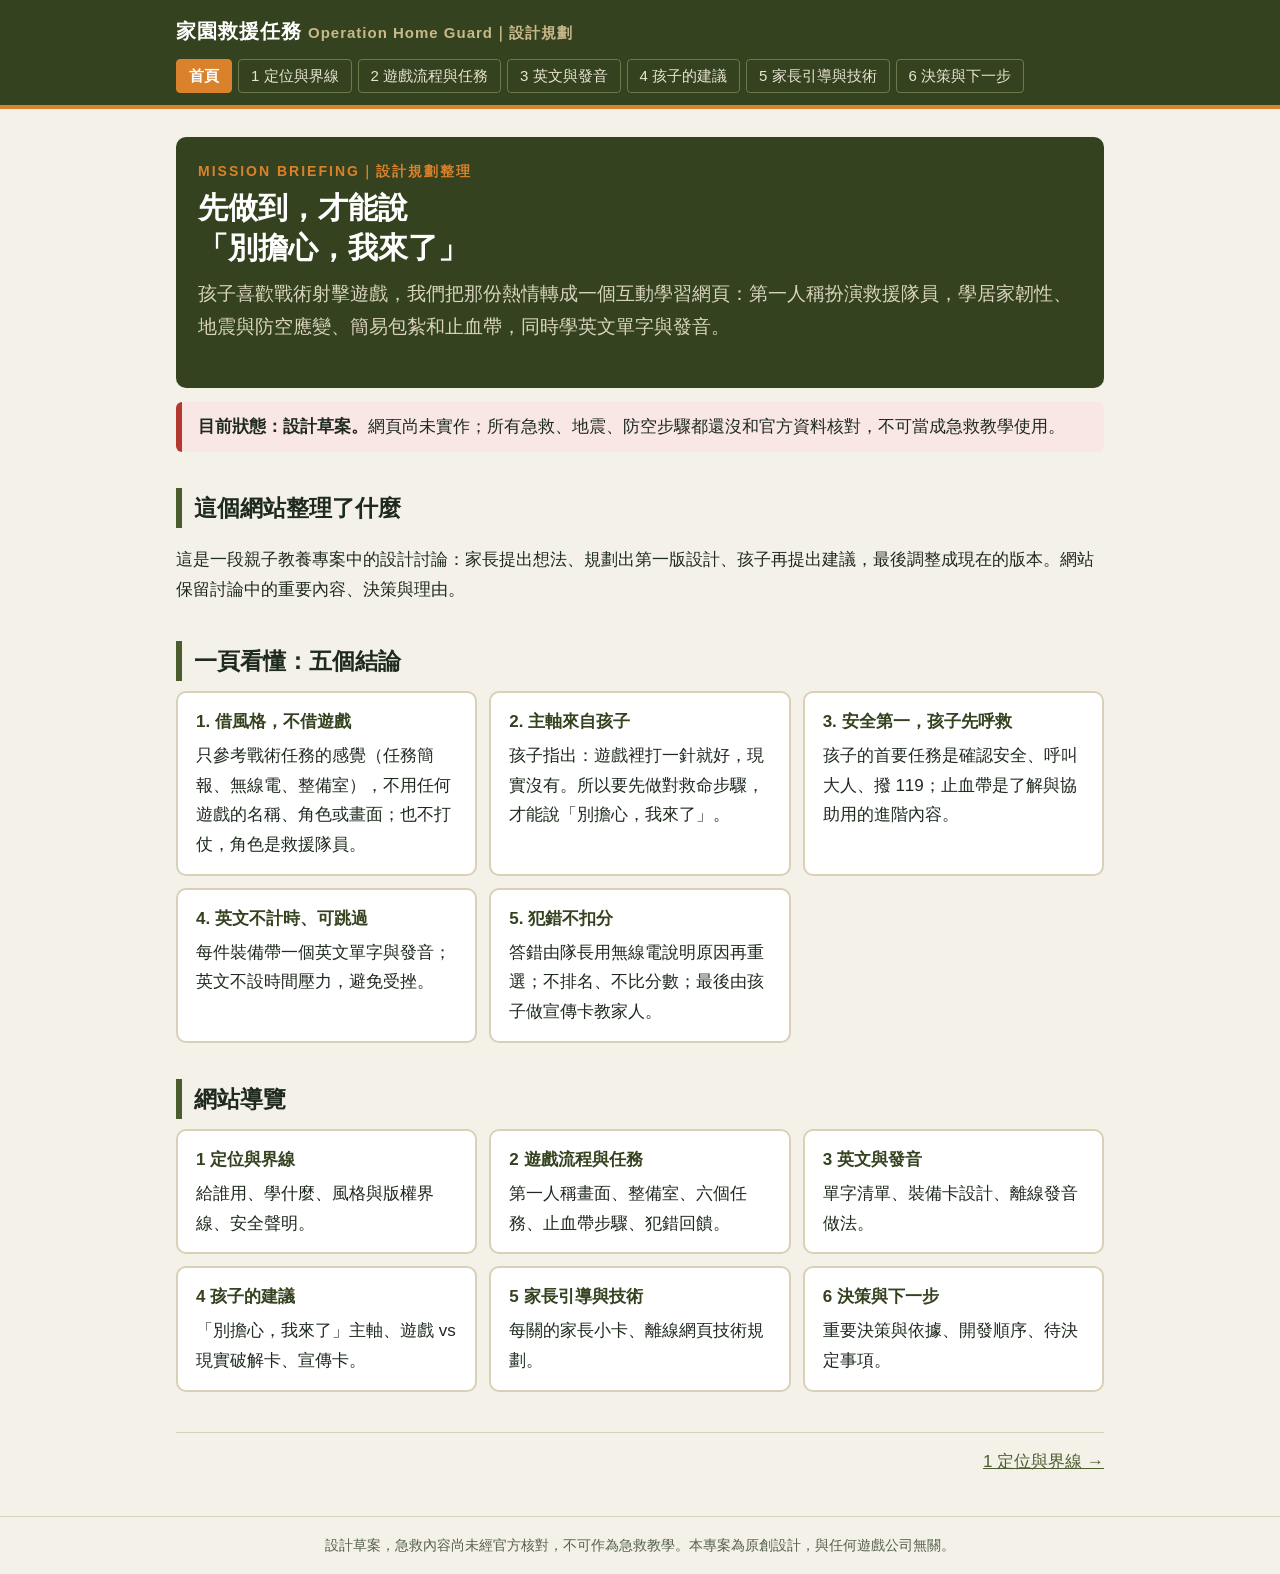
==== index.html @ 6b437246 "C-001 docs: 家園救援任務設計規劃網站 Co-Authored-By: Claude Opus 5.5 <noreply@anthropic.com>" ====
<!DOCTYPE html>
<html lang="zh-Hant">
<head>
  <meta charset="UTF-8">
  <meta name="viewport" content="width=device-width, initial-scale=1">
  <title>首頁｜家園救援任務 設計規劃</title>
  <meta name="description" content="家園救援任務：以戰術任務風格帶孩子學居家韌性、急救止血與英文單字的互動學習網頁設計規劃。">
  <link rel="stylesheet" href="style.css">
</head>
<body>
  <header class="site-header"><div class="inner">
    <a class="brand" href="index.html">家園救援任務<span>Operation Home Guard｜設計規劃</span></a>
    <nav aria-label="網站導覽"><ul class="nav">
      <li><a href="index.html" aria-current="page">首頁</a></li>
      <li><a href="positioning.html">1 定位與界線</a></li>
      <li><a href="gameplay.html">2 遊戲流程與任務</a></li>
      <li><a href="english.html">3 英文與發音</a></li>
      <li><a href="child-idea.html">4 孩子的建議</a></li>
      <li><a href="parents-tech.html">5 家長引導與技術</a></li>
      <li><a href="decisions.html">6 決策與下一步</a></li>
    </ul></nav>
  </div></header>
  <main>
<section class="hero">
  <p class="eyebrow">MISSION BRIEFING｜設計規劃整理</p>
  <h1>先做到，才能說<br>「別擔心，我來了」</h1>
  <p class="lead">孩子喜歡戰術射擊遊戲，我們把那份熱情轉成一個互動學習網頁：第一人稱扮演救援隊員，學居家韌性、地震與防空應變、簡易包紮和止血帶，同時學英文單字與發音。</p>
</section>

<div class="callout alert"><strong>目前狀態：設計草案。</strong>網頁尚未實作；所有急救、地震、防空步驟都還沒和官方資料核對，不可當成急救教學使用。</div>

<h2>這個網站整理了什麼</h2>
<p>這是一段親子教養專案中的設計討論：家長提出想法、規劃出第一版設計、孩子再提出建議，最後調整成現在的版本。網站保留討論中的重要內容、決策與理由。</p>

<h2>一頁看懂：五個結論</h2>
<div class="grid">
  <div class="card"><strong>1. 借風格，不借遊戲</strong>只參考戰術任務的感覺（任務簡報、無線電、整備室），不用任何遊戲的名稱、角色或畫面；也不打仗，角色是救援隊員。</div>
  <div class="card"><strong>2. 主軸來自孩子</strong>孩子指出：遊戲裡打一針就好，現實沒有。所以要先做對救命步驟，才能說「別擔心，我來了」。</div>
  <div class="card"><strong>3. 安全第一，孩子先呼救</strong>孩子的首要任務是確認安全、呼叫大人、撥 119；止血帶是了解與協助用的進階內容。</div>
  <div class="card"><strong>4. 英文不計時、可跳過</strong>每件裝備帶一個英文單字與發音；英文不設時間壓力，避免受挫。</div>
  <div class="card"><strong>5. 犯錯不扣分</strong>答錯由隊長用無線電說明原因再重選；不排名、不比分數；最後由孩子做宣傳卡教家人。</div>
</div>

<h2>網站導覽</h2>
<div class="grid">
  <a class="card" href="positioning.html"><strong>1 定位與界線</strong>給誰用、學什麼、風格與版權界線、安全聲明。</a>
  <a class="card" href="gameplay.html"><strong>2 遊戲流程與任務</strong>第一人稱畫面、整備室、六個任務、止血帶步驟、犯錯回饋。</a>
  <a class="card" href="english.html"><strong>3 英文與發音</strong>單字清單、裝備卡設計、離線發音做法。</a>
  <a class="card" href="child-idea.html"><strong>4 孩子的建議</strong>「別擔心，我來了」主軸、遊戲 vs 現實破解卡、宣傳卡。</a>
  <a class="card" href="parents-tech.html"><strong>5 家長引導與技術</strong>每關的家長小卡、離線網頁技術規劃。</a>
  <a class="card" href="decisions.html"><strong>6 決策與下一步</strong>重要決策與依據、開發順序、待決定事項。</a>
</div>
<nav class="pager" aria-label="上下頁">
  <span></span>
  <span><a href="positioning.html">1 定位與界線 →</a></span>
</nav>
  </main>
  <footer>設計草案，急救內容尚未經官方核對，不可作為急救教學。本專案為原創設計，與任何遊戲公司無關。</footer>
</body>
</html>
---- style.css ----
:root {
  --bg: #f4f1e8;
  --panel: #ffffff;
  --ink: #1f2a1f;
  --gray: #55604f;
  --olive: #4b5d2e;
  --olive-dark: #34421f;
  --khaki: #c9b98a;
  --khaki-soft: #efe8d2;
  --signal: #d9822b;
  --alert: #b3392f;
  --line: #d8d0b8;
}

* { box-sizing: border-box; }

body {
  margin: 0;
  background: var(--bg);
  color: var(--ink);
  font-family: "Microsoft JhengHei", "PingFang TC", "Noto Sans TC", sans-serif;
  font-size: 17px;
  line-height: 1.75;
}

a { color: var(--olive); }
a:focus-visible { outline: 3px solid var(--signal); outline-offset: 2px; border-radius: 4px; }

/* 頁首：深橄欖綠，像任務終端機 */
.site-header { background: var(--olive-dark); border-bottom: 4px solid var(--signal); }
.site-header .inner { max-width: 960px; margin: 0 auto; padding: 14px 16px 0; }
.brand { color: #fff; text-decoration: none; font-weight: bold; font-size: 20px; letter-spacing: 1px; }
.brand span { color: var(--khaki); font-size: 15px; margin-left: 6px; }
.nav { display: flex; flex-wrap: wrap; gap: 6px; margin: 10px 0 0; padding: 0 0 12px; list-style: none; }
.nav a { display: inline-block; color: #e9e4d2; text-decoration: none; font-size: 15px; padding: 3px 12px; border: 1px solid #6b7a4c; border-radius: 4px; }
.nav a:hover { background: var(--olive); }
.nav a[aria-current="page"] { background: var(--signal); border-color: var(--signal); color: #fff; font-weight: bold; }

main { max-width: 960px; margin: 0 auto; padding: 8px 16px 40px; }
h1 { font-size: 30px; line-height: 1.35; margin: 28px 0 8px; }
h2 { font-size: 23px; margin: 36px 0 10px; padding-left: 12px; border-left: 6px solid var(--olive); }
h3 { font-size: 19px; margin: 22px 0 6px; }
.eyebrow { color: var(--signal); font-weight: bold; letter-spacing: 2px; margin: 24px 0 0; font-size: 14px; }
.lead { font-size: 19px; color: var(--gray); margin-top: 0; }
.note { color: var(--gray); font-size: 15px; }

.hero { background: var(--olive-dark); color: #f3efe2; border-radius: 10px; padding: 22px 22px 26px; margin-top: 20px; }
.hero h1 { margin-top: 4px; color: #fff; }
.hero .lead { color: #d9d3bd; }
.hero .eyebrow { margin-top: 0; }

.card { border: 2px solid var(--line); border-radius: 10px; padding: 14px 18px; margin: 12px 0; background: var(--panel); }
.card strong:first-child { display: block; color: var(--olive-dark); margin-bottom: 4px; }
.grid { display: grid; grid-template-columns: repeat(auto-fill, minmax(260px, 1fr)); gap: 12px; }
.grid .card { margin: 0; }
.grid a.card { display: block; text-decoration: none; color: var(--ink); }
.grid a.card:hover { border-color: var(--signal); }

.callout { border-left: 6px solid var(--signal); background: var(--khaki-soft); border-radius: 6px; padding: 10px 16px; margin: 14px 0; }
.callout.alert { border-left-color: var(--alert); background: #f8e7e4; }

.tag { display: inline-block; font-size: 13px; padding: 0 8px; border-radius: 4px; background: var(--khaki-soft); border: 1px solid var(--khaki); color: var(--olive-dark); margin-right: 4px; }
.tag.draft { background: #f8e7e4; border-color: #e0a59e; color: var(--alert); }

.table-wrap { overflow-x: auto; }
table { width: 100%; border-collapse: collapse; background: var(--panel); margin: 10px 0; font-size: 16px; }
th, td { border: 1px solid var(--line); padding: 8px 10px; text-align: left; vertical-align: top; }
th { background: var(--khaki-soft); }

ol.steps { counter-reset: s; list-style: none; padding: 0; }
ol.steps li { counter-increment: s; position: relative; padding: 8px 12px 8px 48px; margin: 8px 0; background: var(--panel); border: 1px solid var(--line); border-radius: 8px; }
ol.steps li::before { content: counter(s); position: absolute; left: 10px; top: 8px; width: 28px; height: 28px; border-radius: 50%; background: var(--olive); color: #fff; text-align: center; line-height: 28px; font-weight: bold; }

.flow { display: flex; flex-wrap: wrap; gap: 6px; align-items: center; margin: 12px 0; }
.flow span { background: var(--olive); color: #fff; padding: 4px 12px; border-radius: 4px; font-size: 15px; }
.flow i { color: var(--gray); font-style: normal; }

.quote { font-size: 20px; font-weight: bold; color: var(--olive-dark); }
.en { font-family: "Segoe UI", Arial, sans-serif; }

.pager { display: flex; justify-content: space-between; gap: 12px; margin-top: 40px; padding-top: 14px; border-top: 1px solid var(--line); }
footer { text-align: center; color: var(--gray); font-size: 14px; padding: 16px; border-top: 1px solid var(--line); }

@media (max-width: 600px) {
  h1 { font-size: 25px; }
  .hero { padding: 18px 16px; }
}
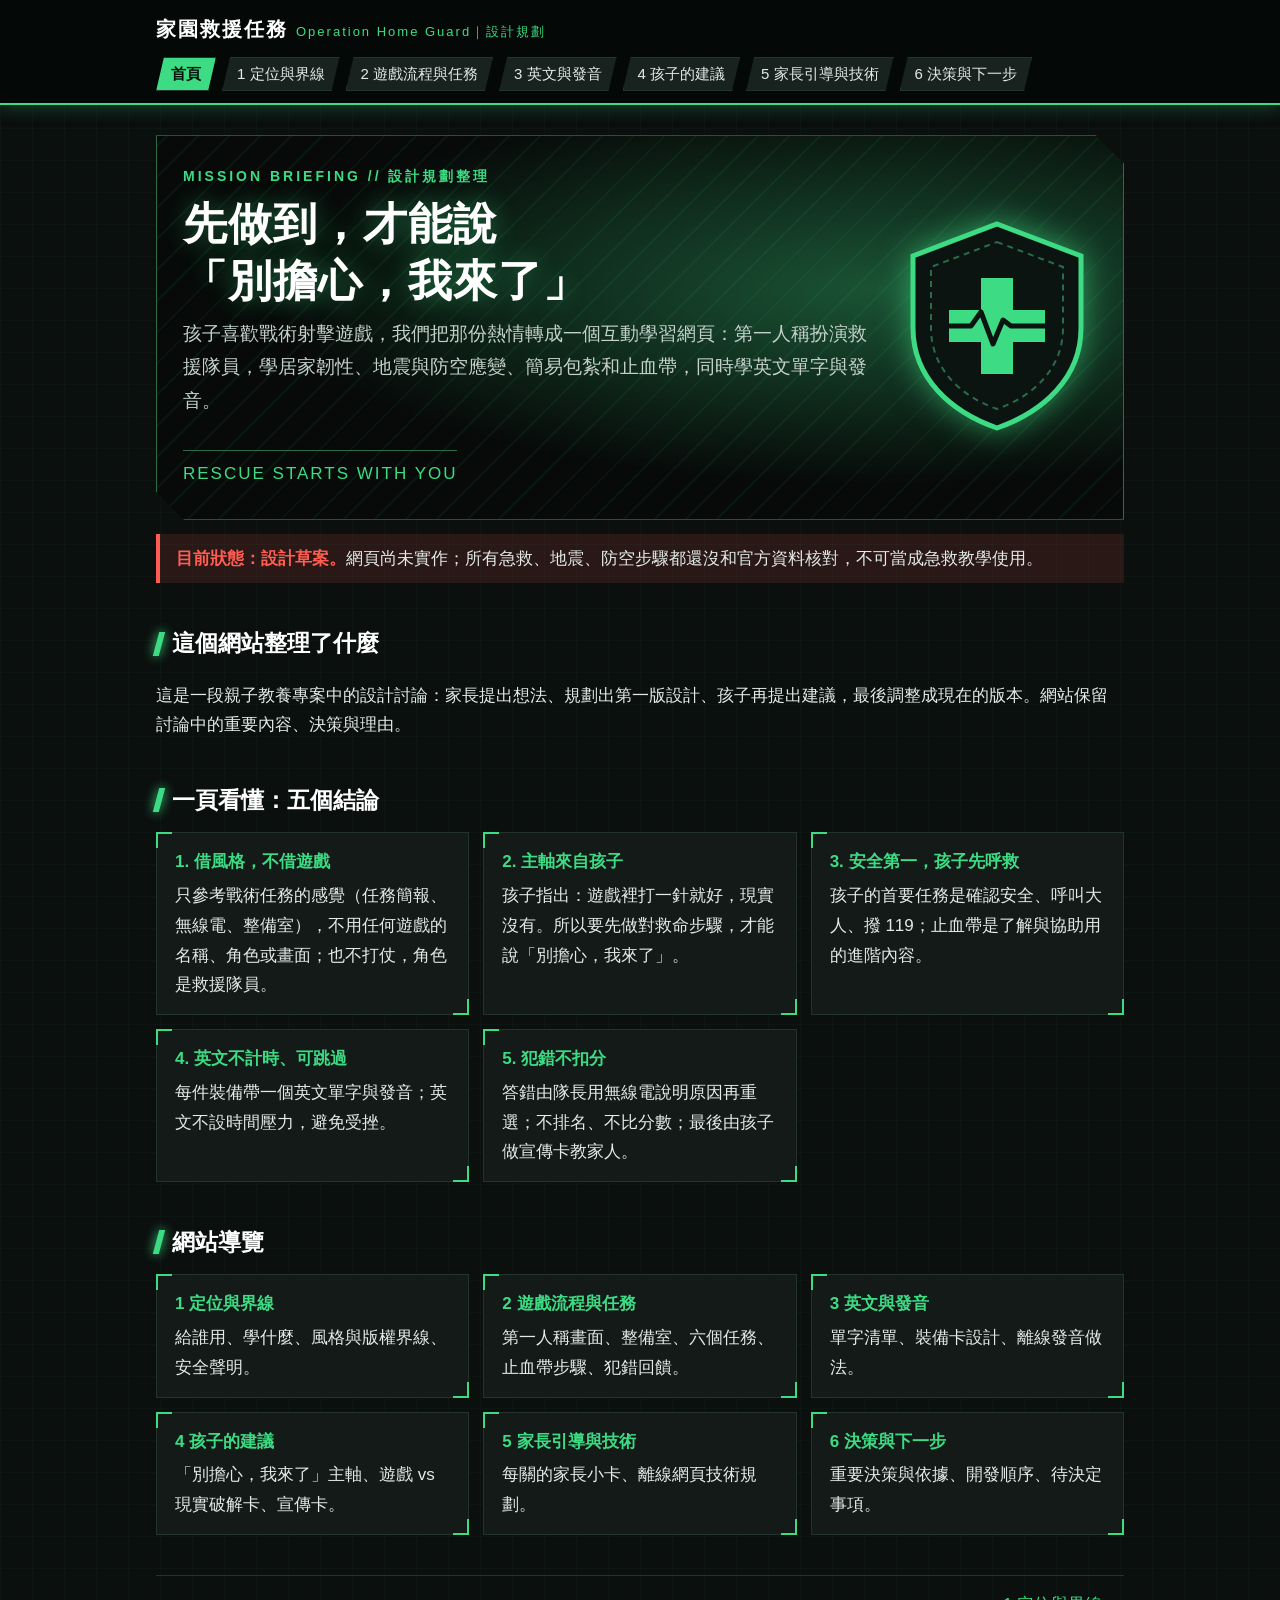
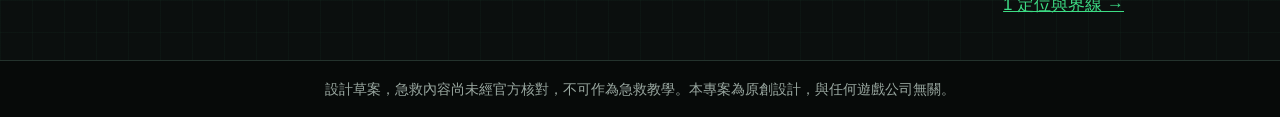
==== commit 882c4bb5: "C-003 feat: 網站改為深色霓虹綠戰術風格，加入原創救援隊徽章 Co-Authored-By: Claude Opus 5.5 <noreply@anthropic.com>" ====
--- a/index.html
+++ b/index.html
@@ -22,9 +22,18 @@
   </div></header>
   <main>
 <section class="hero">
-  <p class="eyebrow">MISSION BRIEFING｜設計規劃整理</p>
-  <h1>先做到，才能說<br>「別擔心，我來了」</h1>
-  <p class="lead">孩子喜歡戰術射擊遊戲，我們把那份熱情轉成一個互動學習網頁：第一人稱扮演救援隊員，學居家韌性、地震與防空應變、簡易包紮和止血帶，同時學英文單字與發音。</p>
+  <div>
+    <p class="eyebrow">MISSION BRIEFING // 設計規劃整理</p>
+    <h1>先做到，才能說<br>「別擔心，我來了」</h1>
+    <p class="lead">孩子喜歡戰術射擊遊戲，我們把那份熱情轉成一個互動學習網頁：第一人稱扮演救援隊員，學居家韌性、地震與防空應變、簡易包紮和止血帶，同時學英文單字與發音。</p>
+    <p class="tagline">RESCUE STARTS WITH YOU</p>
+  </div>
+  <svg class="emblem" viewBox="0 0 200 220" role="img" aria-label="救援隊徽章：盾牌與醫療十字">
+    <path d="M100 8 L184 40 V112 C184 162 146 196 100 212 C54 196 16 162 16 112 V40 Z" fill="#0b1411" stroke="#3ddc84" stroke-width="5"/>
+    <path d="M100 26 L166 51 V112 C166 152 137 180 100 193 C63 180 34 152 34 112 V51 Z" fill="none" stroke="#2a6b49" stroke-width="2" stroke-dasharray="6 5"/>
+    <path d="M84 62 H116 V94 H148 V126 H116 V158 H84 V126 H52 V94 H84 Z" fill="#3ddc84"/>
+    <polyline points="44,110 74,110 84,96 96,128 106,104 114,110 156,110" fill="none" stroke="#0b1411" stroke-width="5" stroke-linejoin="round"/>
+  </svg>
 </section>
 
 <div class="callout alert"><strong>目前狀態：設計草案。</strong>網頁尚未實作；所有急救、地震、防空步驟都還沒和官方資料核對，不可當成急救教學使用。</div>
--- a/style.css
+++ b/style.css
@@ -1,87 +1,126 @@
+/* 深色戰術風格：深灰底、霓虹綠重點色、斜線與準星框線（原創，不使用任何遊戲的 Logo 或圖形） */
 :root {
-  --bg: #f4f1e8;
-  --panel: #ffffff;
-  --ink: #1f2a1f;
-  --gray: #55604f;
-  --olive: #4b5d2e;
-  --olive-dark: #34421f;
-  --khaki: #c9b98a;
-  --khaki-soft: #efe8d2;
-  --signal: #d9822b;
-  --alert: #b3392f;
-  --line: #d8d0b8;
+  --bg: #0b0f0e;
+  --panel: #131a18;
+  --panel-2: #18221f;
+  --ink: #e4ebe7;
+  --gray: #9aa8a1;
+  --green: #3ddc84;
+  --green-soft: rgba(61, 220, 132, 0.12);
+  --green-dim: #2a6b49;
+  --line: #24332d;
+  --alert: #ff5d52;
+  --alert-soft: rgba(255, 93, 82, 0.12);
+  --mono: "Bahnschrift", "Segoe UI", Arial, sans-serif;
 }
 
 * { box-sizing: border-box; }
 
 body {
   margin: 0;
-  background: var(--bg);
+  background:
+    linear-gradient(rgba(61, 220, 132, 0.035) 1px, transparent 1px) 0 0 / 100% 32px,
+    linear-gradient(90deg, rgba(61, 220, 132, 0.035) 1px, transparent 1px) 0 0 / 32px 100%,
+    var(--bg);
   color: var(--ink);
   font-family: "Microsoft JhengHei", "PingFang TC", "Noto Sans TC", sans-serif;
   font-size: 17px;
   line-height: 1.75;
 }
 
-a { color: var(--olive); }
-a:focus-visible { outline: 3px solid var(--signal); outline-offset: 2px; border-radius: 4px; }
+a { color: var(--green); }
+a:focus-visible { outline: 2px solid var(--green); outline-offset: 3px; }
 
-/* 頁首：深橄欖綠，像任務終端機 */
-.site-header { background: var(--olive-dark); border-bottom: 4px solid var(--signal); }
-.site-header .inner { max-width: 960px; margin: 0 auto; padding: 14px 16px 0; }
-.brand { color: #fff; text-decoration: none; font-weight: bold; font-size: 20px; letter-spacing: 1px; }
-.brand span { color: var(--khaki); font-size: 15px; margin-left: 6px; }
+/* 頁首：黑色半透明，底線發光 */
+.site-header { background: rgba(5, 8, 7, 0.92); border-bottom: 2px solid var(--green); box-shadow: 0 0 18px rgba(61, 220, 132, 0.35); position: sticky; top: 0; z-index: 10; }
+.site-header .inner { max-width: 1000px; margin: 0 auto; padding: 12px 16px 0; }
+.brand { color: #fff; text-decoration: none; font-weight: 900; font-size: 20px; letter-spacing: 2px; }
+.brand span { color: var(--green); font-family: var(--mono); font-size: 13px; font-weight: normal; letter-spacing: 2px; margin-left: 8px; }
 .nav { display: flex; flex-wrap: wrap; gap: 6px; margin: 10px 0 0; padding: 0 0 12px; list-style: none; }
-.nav a { display: inline-block; color: #e9e4d2; text-decoration: none; font-size: 15px; padding: 3px 12px; border: 1px solid #6b7a4c; border-radius: 4px; }
-.nav a:hover { background: var(--olive); }
-.nav a[aria-current="page"] { background: var(--signal); border-color: var(--signal); color: #fff; font-weight: bold; }
+.nav a {
+  display: inline-block; color: var(--ink); text-decoration: none; font-size: 15px; padding: 3px 14px;
+  background: var(--panel-2); border: 1px solid var(--line);
+  clip-path: polygon(8px 0, 100% 0, calc(100% - 8px) 100%, 0 100%);
+}
+.nav a:hover { color: var(--green); border-color: var(--green-dim); }
+.nav a[aria-current="page"] { background: var(--green); color: #04130b; font-weight: bold; }
 
-main { max-width: 960px; margin: 0 auto; padding: 8px 16px 40px; }
-h1 { font-size: 30px; line-height: 1.35; margin: 28px 0 8px; }
-h2 { font-size: 23px; margin: 36px 0 10px; padding-left: 12px; border-left: 6px solid var(--olive); }
-h3 { font-size: 19px; margin: 22px 0 6px; }
-.eyebrow { color: var(--signal); font-weight: bold; letter-spacing: 2px; margin: 24px 0 0; font-size: 14px; }
+main { max-width: 1000px; margin: 0 auto; padding: 8px 16px 40px; }
+h1 { font-size: 34px; font-weight: 900; line-height: 1.3; margin: 30px 0 8px; color: #fff; letter-spacing: 1px; }
+h2 { font-size: 23px; margin: 40px 0 12px; color: #fff; display: flex; align-items: center; gap: 10px; }
+h2::before { content: ""; flex: none; width: 6px; height: 24px; background: var(--green); box-shadow: 0 0 10px var(--green); transform: skewX(-15deg); }
+h3 { font-size: 19px; margin: 22px 0 6px; color: var(--green); }
+.eyebrow { color: var(--green); font-family: var(--mono); font-weight: bold; letter-spacing: 3px; margin: 24px 0 0; font-size: 14px; }
 .lead { font-size: 19px; color: var(--gray); margin-top: 0; }
 .note { color: var(--gray); font-size: 15px; }
+strong { color: #fff; }
 
-.hero { background: var(--olive-dark); color: #f3efe2; border-radius: 10px; padding: 22px 22px 26px; margin-top: 20px; }
-.hero h1 { margin-top: 4px; color: #fff; }
-.hero .lead { color: #d9d3bd; }
+/* 首頁主視覺：綠色光暈＋斜線＋原創徽章 */
+.hero {
+  position: relative; overflow: hidden;
+  display: grid; grid-template-columns: 1fr 200px; gap: 20px; align-items: center;
+  background:
+    radial-gradient(ellipse at 75% 40%, rgba(61, 220, 132, 0.35), transparent 60%),
+    repeating-linear-gradient(-45deg, rgba(61, 220, 132, 0.06) 0 2px, transparent 2px 22px),
+    #070a09;
+  border: 1px solid var(--green-dim);
+  padding: 28px 26px 30px; margin-top: 22px;
+  clip-path: polygon(0 0, calc(100% - 28px) 0, 100% 28px, 100% 100%, 28px 100%, 0 calc(100% - 28px));
+}
+.hero h1 { margin-top: 6px; font-size: 44px; text-shadow: 0 0 24px rgba(61, 220, 132, 0.45); }
+.hero .lead { color: #c4d1ca; }
 .hero .eyebrow { margin-top: 0; }
+.hero .emblem { width: 100%; max-width: 200px; filter: drop-shadow(0 0 16px rgba(61, 220, 132, 0.6)); }
+.hero .tagline { font-family: var(--mono); color: var(--green); letter-spacing: 2px; border-top: 1px solid var(--green-dim); padding-top: 8px; margin: 14px 0 0; display: inline-block; }
 
-.card { border: 2px solid var(--line); border-radius: 10px; padding: 14px 18px; margin: 12px 0; background: var(--panel); }
-.card strong:first-child { display: block; color: var(--olive-dark); margin-bottom: 4px; }
-.grid { display: grid; grid-template-columns: repeat(auto-fill, minmax(260px, 1fr)); gap: 12px; }
+/* 卡片：四角準星框線 */
+.card {
+  position: relative; background: var(--panel); border: 1px solid var(--line);
+  padding: 14px 18px; margin: 12px 0;
+}
+.card::before, .card::after { content: ""; position: absolute; width: 14px; height: 14px; border-color: var(--green); border-style: solid; }
+.card::before { top: -1px; left: -1px; border-width: 2px 0 0 2px; }
+.card::after { bottom: -1px; right: -1px; border-width: 0 2px 2px 0; }
+.card > strong:first-child { display: block; color: var(--green); margin-bottom: 4px; }
+.grid { display: grid; grid-template-columns: repeat(auto-fill, minmax(270px, 1fr)); gap: 14px; }
 .grid .card { margin: 0; }
-.grid a.card { display: block; text-decoration: none; color: var(--ink); }
-.grid a.card:hover { border-color: var(--signal); }
+.grid a.card { display: block; text-decoration: none; color: var(--ink); transition: box-shadow 0.15s ease, border-color 0.15s ease; }
+.grid a.card:hover { border-color: var(--green); box-shadow: 0 0 16px rgba(61, 220, 132, 0.3); }
 
-.callout { border-left: 6px solid var(--signal); background: var(--khaki-soft); border-radius: 6px; padding: 10px 16px; margin: 14px 0; }
-.callout.alert { border-left-color: var(--alert); background: #f8e7e4; }
+.callout { border-left: 4px solid var(--green); background: var(--green-soft); padding: 10px 16px; margin: 14px 0; }
+.callout.alert { border-left-color: var(--alert); background: var(--alert-soft); }
+.callout.alert strong { color: var(--alert); }
 
-.tag { display: inline-block; font-size: 13px; padding: 0 8px; border-radius: 4px; background: var(--khaki-soft); border: 1px solid var(--khaki); color: var(--olive-dark); margin-right: 4px; }
-.tag.draft { background: #f8e7e4; border-color: #e0a59e; color: var(--alert); }
+.tag { display: inline-block; font-size: 13px; padding: 0 8px; background: var(--green-soft); border: 1px solid var(--green-dim); color: var(--green); margin-right: 4px; vertical-align: middle; }
+.tag.draft { background: var(--alert-soft); border-color: var(--alert); color: var(--alert); }
 
 .table-wrap { overflow-x: auto; }
 table { width: 100%; border-collapse: collapse; background: var(--panel); margin: 10px 0; font-size: 16px; }
 th, td { border: 1px solid var(--line); padding: 8px 10px; text-align: left; vertical-align: top; }
-th { background: var(--khaki-soft); }
+th { background: var(--panel-2); color: var(--green); font-weight: bold; }
 
 ol.steps { counter-reset: s; list-style: none; padding: 0; }
-ol.steps li { counter-increment: s; position: relative; padding: 8px 12px 8px 48px; margin: 8px 0; background: var(--panel); border: 1px solid var(--line); border-radius: 8px; }
-ol.steps li::before { content: counter(s); position: absolute; left: 10px; top: 8px; width: 28px; height: 28px; border-radius: 50%; background: var(--olive); color: #fff; text-align: center; line-height: 28px; font-weight: bold; }
+ol.steps li { counter-increment: s; position: relative; padding: 8px 12px 8px 54px; margin: 8px 0; background: var(--panel); border: 1px solid var(--line); }
+ol.steps li::before {
+  content: counter(s, decimal-leading-zero); position: absolute; left: 0; top: 0; bottom: 0; width: 42px;
+  display: flex; align-items: center; justify-content: center;
+  background: var(--green); color: #04130b; font-family: var(--mono); font-weight: bold;
+  clip-path: polygon(0 0, 100% 0, 80% 100%, 0 100%);
+}
 
 .flow { display: flex; flex-wrap: wrap; gap: 6px; align-items: center; margin: 12px 0; }
-.flow span { background: var(--olive); color: #fff; padding: 4px 12px; border-radius: 4px; font-size: 15px; }
-.flow i { color: var(--gray); font-style: normal; }
+.flow span { background: var(--panel-2); border: 1px solid var(--green-dim); color: var(--ink); padding: 4px 14px; font-size: 15px; clip-path: polygon(8px 0, 100% 0, calc(100% - 8px) 100%, 0 100%); }
+.flow i { color: var(--green); font-style: normal; }
 
-.quote { font-size: 20px; font-weight: bold; color: var(--olive-dark); }
-.en { font-family: "Segoe UI", Arial, sans-serif; }
+.quote { font-size: 22px; font-weight: 900; color: #fff; text-shadow: 0 0 16px rgba(61, 220, 132, 0.5); }
+.en { font-family: var(--mono); }
 
 .pager { display: flex; justify-content: space-between; gap: 12px; margin-top: 40px; padding-top: 14px; border-top: 1px solid var(--line); }
-footer { text-align: center; color: var(--gray); font-size: 14px; padding: 16px; border-top: 1px solid var(--line); }
+footer { text-align: center; color: var(--gray); font-size: 14px; padding: 16px; border-top: 1px solid var(--line); background: #070a09; }
 
-@media (max-width: 600px) {
-  h1 { font-size: 25px; }
-  .hero { padding: 18px 16px; }
+@media (max-width: 640px) {
+  h1 { font-size: 27px; }
+  .hero { grid-template-columns: 1fr; padding: 22px 18px; }
+  .hero h1 { font-size: 32px; }
+  .hero .emblem { max-width: 120px; order: -1; }
 }
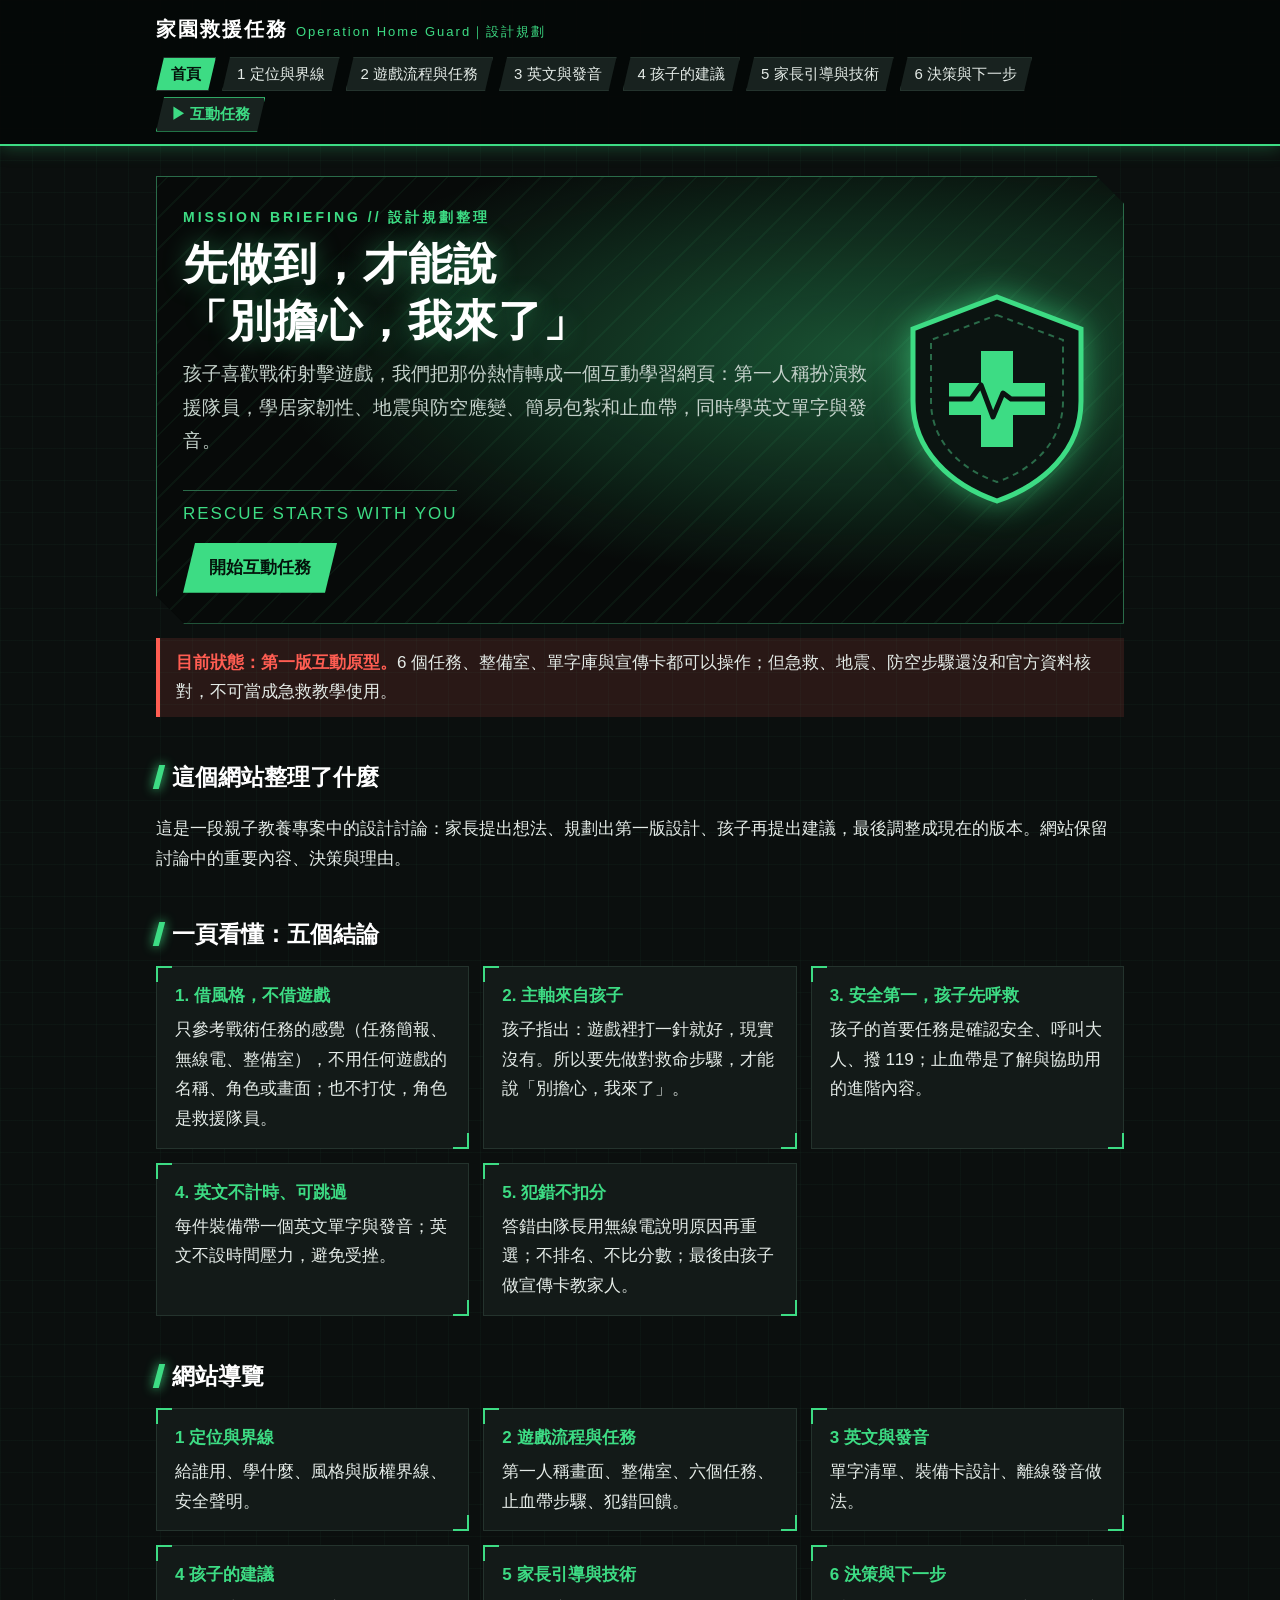
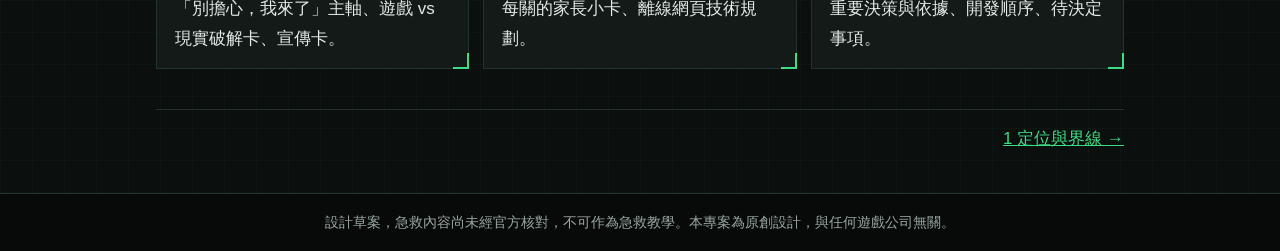
==== commit c597797f: "C-005 feat: 新增家園救援任務互動原型（整備室、6 個任務、單字庫、宣傳卡） Co-Authored-By: Claude Opus 5.5 <noreply@anthropic.com>" ====
--- a/index.html
+++ b/index.html
@@ -18,15 +18,17 @@
       <li><a href="child-idea.html">4 孩子的建議</a></li>
       <li><a href="parents-tech.html">5 家長引導與技術</a></li>
       <li><a href="decisions.html">6 決策與下一步</a></li>
+      <li><a href="game/index.html" class="nav-game">▶ 互動任務</a></li>
     </ul></nav>
   </div></header>
   <main>
 <section class="hero">
   <div>
     <p class="eyebrow">MISSION BRIEFING // 設計規劃整理</p>
-    <h1>先做到，才能說<br>「別擔心，我來了」</h1>
+    <h1><span class="nowrap">先做到，才能說</span><br><span class="nowrap">「別擔心，我來了」</span></h1>
     <p class="lead">孩子喜歡戰術射擊遊戲，我們把那份熱情轉成一個互動學習網頁：第一人稱扮演救援隊員，學居家韌性、地震與防空應變、簡易包紮和止血帶，同時學英文單字與發音。</p>
-    <p class="tagline">RESCUE STARTS WITH YOU</p>
+    <p class="tagline">RESCUE STARTS WITH YOU</p><br>
+    <a class="cta" href="game/index.html">開始互動任務</a>
   </div>
   <svg class="emblem" viewBox="0 0 200 220" role="img" aria-label="救援隊徽章：盾牌與醫療十字">
     <path d="M100 8 L184 40 V112 C184 162 146 196 100 212 C54 196 16 162 16 112 V40 Z" fill="#0b1411" stroke="#3ddc84" stroke-width="5"/>
@@ -36,7 +38,7 @@
   </svg>
 </section>
 
-<div class="callout alert"><strong>目前狀態：設計草案。</strong>網頁尚未實作；所有急救、地震、防空步驟都還沒和官方資料核對，不可當成急救教學使用。</div>
+<div class="callout alert"><strong>目前狀態：第一版互動原型。</strong>6 個任務、整備室、單字庫與宣傳卡都可以操作；但急救、地震、防空步驟還沒和官方資料核對，不可當成急救教學使用。</div>
 
 <h2>這個網站整理了什麼</h2>
 <p>這是一段親子教養專案中的設計討論：家長提出想法、規劃出第一版設計、孩子再提出建議，最後調整成現在的版本。網站保留討論中的重要內容、決策與理由。</p>
--- a/style.css
+++ b/style.css
@@ -71,6 +71,10 @@
 .hero .lead { color: #c4d1ca; }
 .hero .eyebrow { margin-top: 0; }
 .hero .emblem { width: 100%; max-width: 200px; filter: drop-shadow(0 0 16px rgba(61, 220, 132, 0.6)); }
+.nowrap { white-space: nowrap; }
+.cta { display: inline-block; margin-top: 14px; background: var(--green); color: #04130b; font-weight: bold; text-decoration: none; padding: 10px 26px; clip-path: polygon(12px 0, 100% 0, calc(100% - 12px) 100%, 0 100%); }
+.cta:hover { filter: brightness(1.12); }
+.nav a.nav-game { border-color: var(--green); color: var(--green); font-weight: bold; }
 .hero .tagline { font-family: var(--mono); color: var(--green); letter-spacing: 2px; border-top: 1px solid var(--green-dim); padding-top: 8px; margin: 14px 0 0; display: inline-block; }
 
 /* 卡片：四角準星框線 */
@@ -118,9 +122,14 @@
 .pager { display: flex; justify-content: space-between; gap: 12px; margin-top: 40px; padding-top: 14px; border-top: 1px solid var(--line); }
 footer { text-align: center; color: var(--gray); font-size: 14px; padding: 16px; border-top: 1px solid var(--line); background: #070a09; }
 
+@media (max-width: 900px) {
+  .hero h1 { font-size: 36px; }
+}
+
 @media (max-width: 640px) {
+  .site-header { position: static; }
   h1 { font-size: 27px; }
   .hero { grid-template-columns: 1fr; padding: 22px 18px; }
-  .hero h1 { font-size: 32px; }
+  .hero h1 { font-size: 26px; }
   .hero .emblem { max-width: 120px; order: -1; }
 }
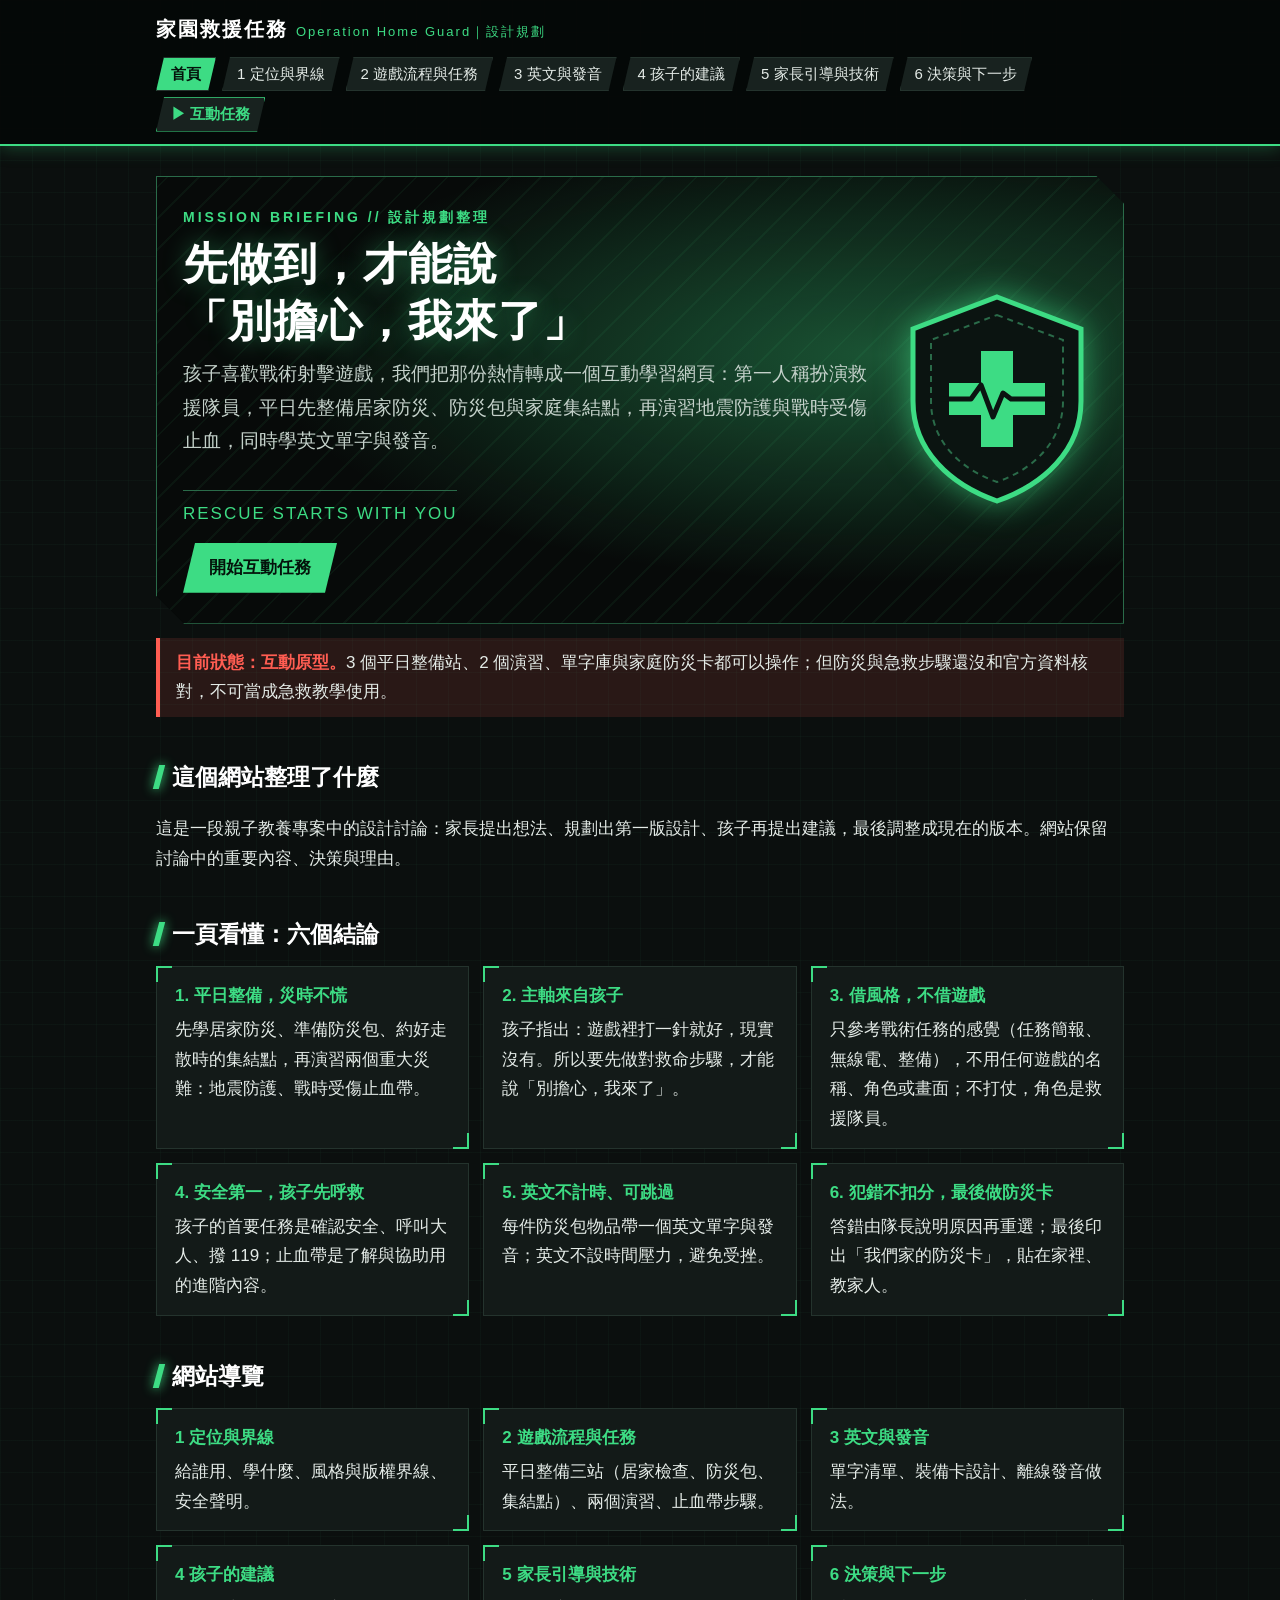
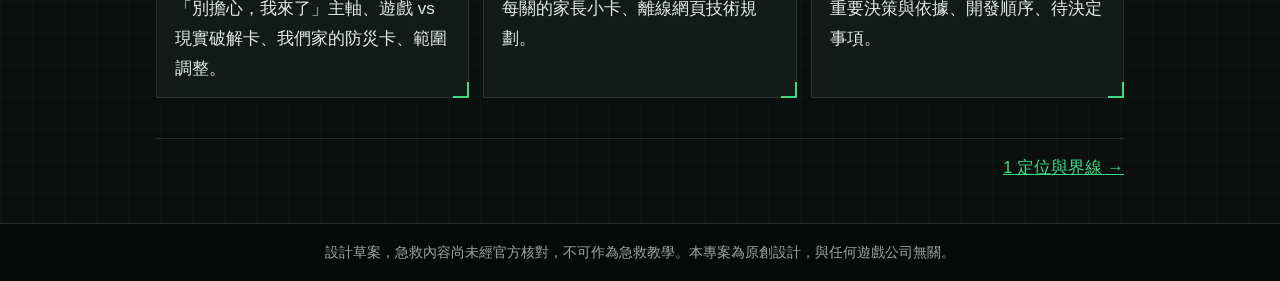
==== commit d084c429: "C-007 feat: 改為平日整備三站與兩個重大災難演習，新增家庭防災卡 Co-Authored-By: Claude Opus 5.5 <noreply@anthropic.com>" ====
--- a/index.html
+++ b/index.html
@@ -26,7 +26,7 @@
   <div>
     <p class="eyebrow">MISSION BRIEFING // 設計規劃整理</p>
     <h1><span class="nowrap">先做到，才能說</span><br><span class="nowrap">「別擔心，我來了」</span></h1>
-    <p class="lead">孩子喜歡戰術射擊遊戲，我們把那份熱情轉成一個互動學習網頁：第一人稱扮演救援隊員，學居家韌性、地震與防空應變、簡易包紮和止血帶，同時學英文單字與發音。</p>
+    <p class="lead">孩子喜歡戰術射擊遊戲，我們把那份熱情轉成一個互動學習網頁：第一人稱扮演救援隊員，平日先整備居家防災、防災包與家庭集結點，再演習地震防護與戰時受傷止血，同時學英文單字與發音。</p>
     <p class="tagline">RESCUE STARTS WITH YOU</p><br>
     <a class="cta" href="game/index.html">開始互動任務</a>
   </div>
@@ -38,26 +38,27 @@
   </svg>
 </section>
 
-<div class="callout alert"><strong>目前狀態：第一版互動原型。</strong>6 個任務、整備室、單字庫與宣傳卡都可以操作；但急救、地震、防空步驟還沒和官方資料核對，不可當成急救教學使用。</div>
+<div class="callout alert"><strong>目前狀態：互動原型。</strong>3 個平日整備站、2 個演習、單字庫與家庭防災卡都可以操作；但防災與急救步驟還沒和官方資料核對，不可當成急救教學使用。</div>
 
 <h2>這個網站整理了什麼</h2>
 <p>這是一段親子教養專案中的設計討論：家長提出想法、規劃出第一版設計、孩子再提出建議，最後調整成現在的版本。網站保留討論中的重要內容、決策與理由。</p>
 
-<h2>一頁看懂：五個結論</h2>
+<h2>一頁看懂：六個結論</h2>
 <div class="grid">
-  <div class="card"><strong>1. 借風格，不借遊戲</strong>只參考戰術任務的感覺（任務簡報、無線電、整備室），不用任何遊戲的名稱、角色或畫面；也不打仗，角色是救援隊員。</div>
+  <div class="card"><strong>1. 平日整備，災時不慌</strong>先學居家防災、準備防災包、約好走散時的集結點，再演習兩個重大災難：地震防護、戰時受傷止血帶。</div>
   <div class="card"><strong>2. 主軸來自孩子</strong>孩子指出：遊戲裡打一針就好，現實沒有。所以要先做對救命步驟，才能說「別擔心，我來了」。</div>
-  <div class="card"><strong>3. 安全第一，孩子先呼救</strong>孩子的首要任務是確認安全、呼叫大人、撥 119；止血帶是了解與協助用的進階內容。</div>
-  <div class="card"><strong>4. 英文不計時、可跳過</strong>每件裝備帶一個英文單字與發音；英文不設時間壓力，避免受挫。</div>
-  <div class="card"><strong>5. 犯錯不扣分</strong>答錯由隊長用無線電說明原因再重選；不排名、不比分數；最後由孩子做宣傳卡教家人。</div>
+  <div class="card"><strong>3. 借風格，不借遊戲</strong>只參考戰術任務的感覺（任務簡報、無線電、整備），不用任何遊戲的名稱、角色或畫面；不打仗，角色是救援隊員。</div>
+  <div class="card"><strong>4. 安全第一，孩子先呼救</strong>孩子的首要任務是確認安全、呼叫大人、撥 119；止血帶是了解與協助用的進階內容。</div>
+  <div class="card"><strong>5. 英文不計時、可跳過</strong>每件防災包物品帶一個英文單字與發音；英文不設時間壓力，避免受挫。</div>
+  <div class="card"><strong>6. 犯錯不扣分，最後做防災卡</strong>答錯由隊長說明原因再重選；最後印出「我們家的防災卡」，貼在家裡、教家人。</div>
 </div>
 
 <h2>網站導覽</h2>
 <div class="grid">
   <a class="card" href="positioning.html"><strong>1 定位與界線</strong>給誰用、學什麼、風格與版權界線、安全聲明。</a>
-  <a class="card" href="gameplay.html"><strong>2 遊戲流程與任務</strong>第一人稱畫面、整備室、六個任務、止血帶步驟、犯錯回饋。</a>
+  <a class="card" href="gameplay.html"><strong>2 遊戲流程與任務</strong>平日整備三站（居家檢查、防災包、集結點）、兩個演習、止血帶步驟。</a>
   <a class="card" href="english.html"><strong>3 英文與發音</strong>單字清單、裝備卡設計、離線發音做法。</a>
-  <a class="card" href="child-idea.html"><strong>4 孩子的建議</strong>「別擔心，我來了」主軸、遊戲 vs 現實破解卡、宣傳卡。</a>
+  <a class="card" href="child-idea.html"><strong>4 孩子的建議</strong>「別擔心，我來了」主軸、遊戲 vs 現實破解卡、我們家的防災卡、範圍調整。</a>
   <a class="card" href="parents-tech.html"><strong>5 家長引導與技術</strong>每關的家長小卡、離線網頁技術規劃。</a>
   <a class="card" href="decisions.html"><strong>6 決策與下一步</strong>重要決策與依據、開發順序、待決定事項。</a>
 </div>
--- a/style.css
+++ b/style.css
@@ -116,6 +116,31 @@
 .flow span { background: var(--panel-2); border: 1px solid var(--green-dim); color: var(--ink); padding: 4px 14px; font-size: 15px; clip-path: polygon(8px 0, 100% 0, calc(100% - 8px) 100%, 0 100%); }
 .flow i { color: var(--green); font-style: normal; }
 
+/* 任務卡片與圖示 */
+.mission { background: var(--panel); border: 1px solid var(--line); padding: 14px 18px; margin: 14px 0; }
+.mission header { display: flex; align-items: center; gap: 14px; }
+.mission h3 { margin: 0; color: #fff; font-size: 21px; }
+.mission .code { font-family: var(--mono); color: var(--green); letter-spacing: 2px; font-size: 13px; }
+.mission .words { margin: 0; }
+.m-icon { flex: none; display: inline-flex; width: 50px; height: 50px; align-items: center; justify-content: center; border: 1px solid var(--green-dim); background: var(--green-soft); }
+.m-icon svg { width: 32px; height: 32px; fill: none; stroke: var(--green); stroke-width: 1.7; stroke-linecap: round; stroke-linejoin: round; }
+
+/* 時間軸：短項目橫向；長文字或手機直向 */
+.timeline { list-style: none; counter-reset: t; display: flex; padding: 0; margin: 14px 0 18px; }
+.timeline li { counter-increment: t; flex: 1 1 0; position: relative; text-align: center; padding: 0 6px; }
+.timeline li::before {
+  content: counter(t); position: relative; z-index: 1; display: flex; align-items: center; justify-content: center; margin: 0 auto 8px;
+  width: 34px; height: 34px; border-radius: 50%; background: #070a09; border: 2px solid var(--green); color: var(--green); font-family: var(--mono); font-weight: bold;
+  box-shadow: 0 0 10px rgba(61, 220, 132, 0.4);
+}
+.timeline li::after { content: ""; position: absolute; top: 17px; left: 50%; width: 100%; height: 2px; background: var(--green-dim); }
+.timeline li:last-child::after { display: none; }
+.timeline span { display: block; font-size: 15px; line-height: 1.45; }
+.timeline.vertical { flex-direction: column; }
+.timeline.vertical li { display: flex; align-items: flex-start; gap: 14px; text-align: left; padding: 0 0 16px; }
+.timeline.vertical li::before { margin: 0; flex: none; }
+.timeline.vertical li::after { top: 34px; left: 16px; width: 2px; height: calc(100% - 34px); }
+
 .quote { font-size: 22px; font-weight: 900; color: #fff; text-shadow: 0 0 16px rgba(61, 220, 132, 0.5); }
 .en { font-family: var(--mono); }
 
@@ -128,6 +153,10 @@
 
 @media (max-width: 640px) {
   .site-header { position: static; }
+  .timeline { flex-direction: column; }
+  .timeline li { display: flex; align-items: center; gap: 12px; text-align: left; padding: 0 0 14px; }
+  .timeline li::before { margin: 0; flex: none; }
+  .timeline li::after { top: 34px; left: 16px; width: 2px; height: calc(100% - 34px); }
   h1 { font-size: 27px; }
   .hero { grid-template-columns: 1fr; padding: 22px 18px; }
   .hero h1 { font-size: 26px; }
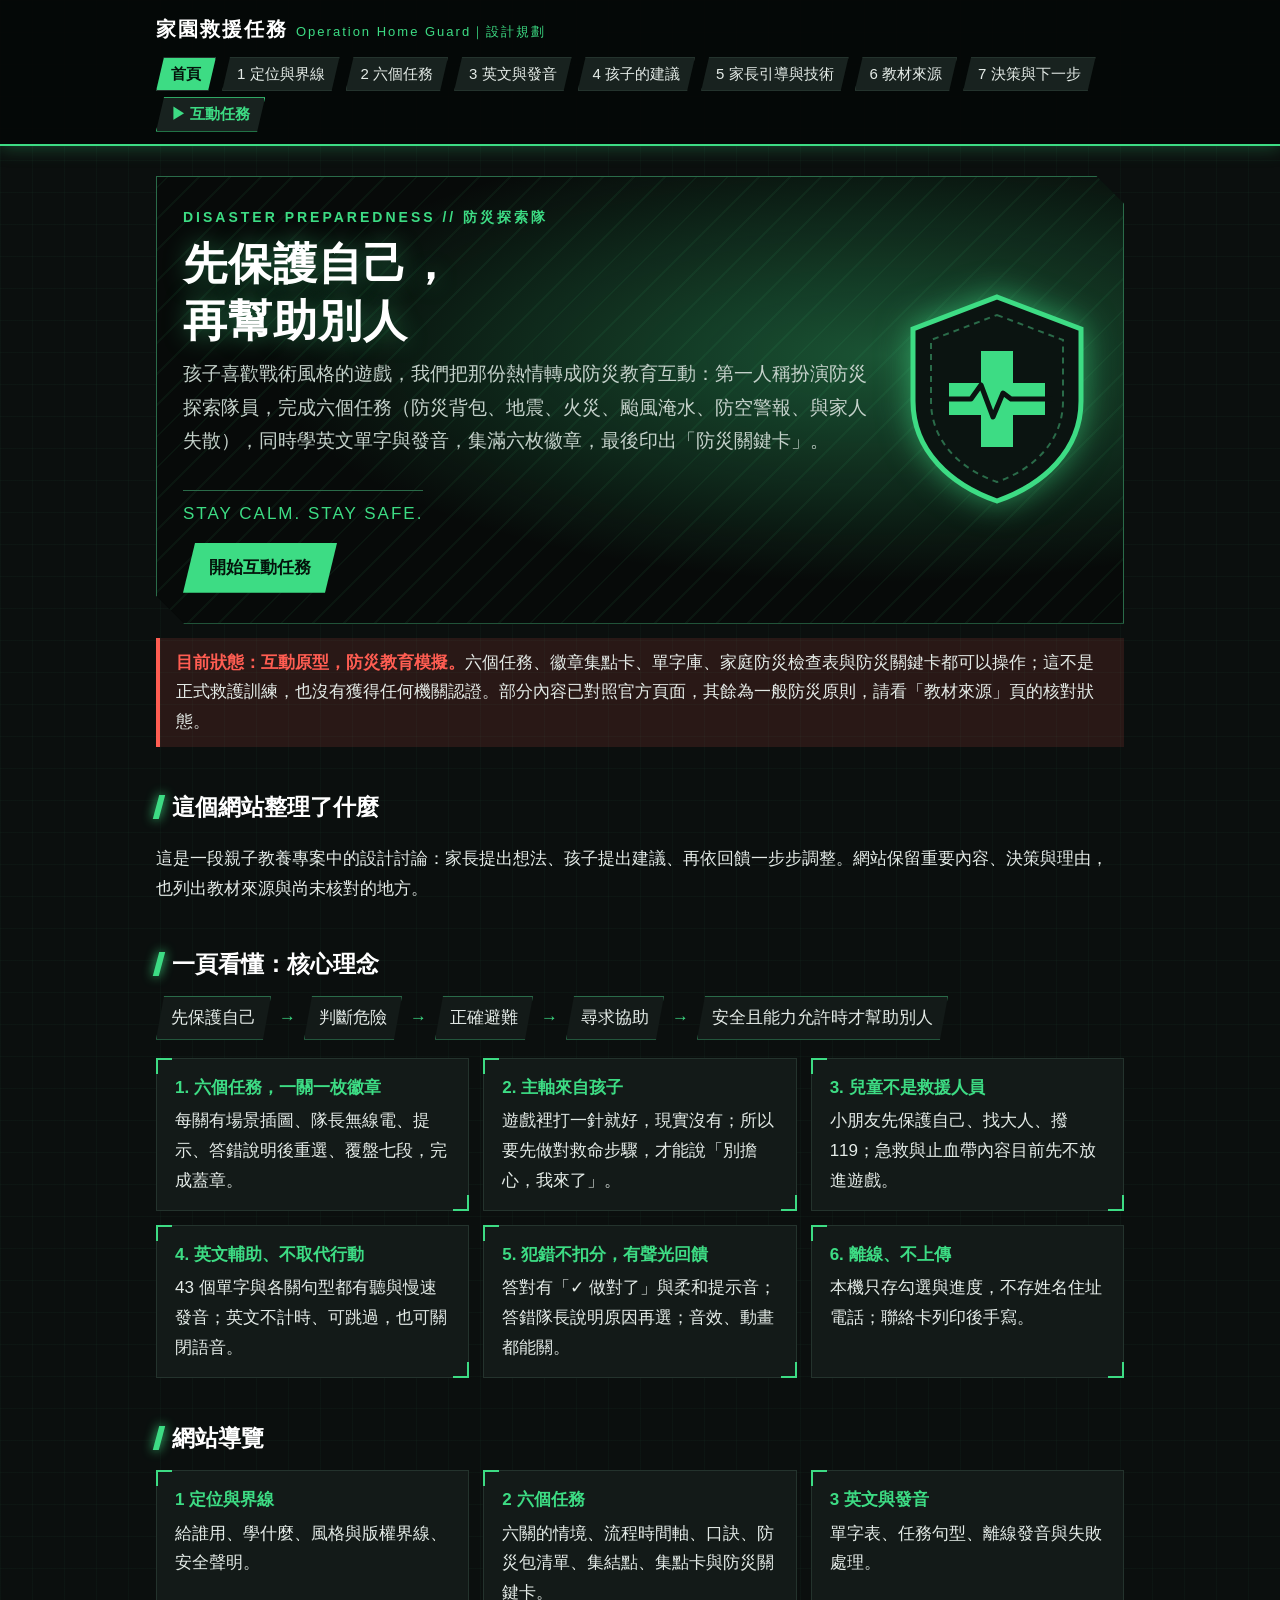
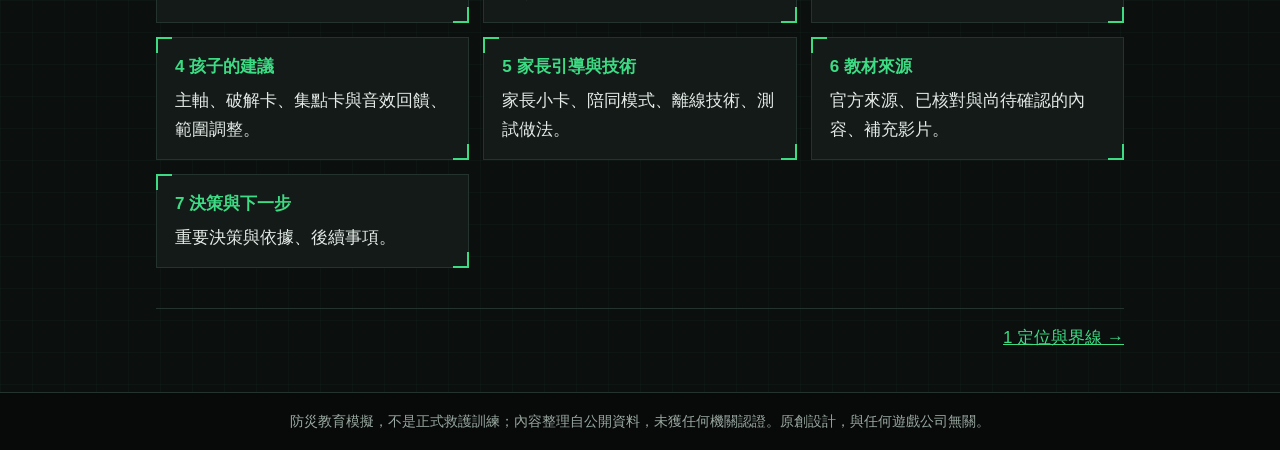
==== commit 91f55299: "C-009 feat: 六關版本、擬真場景、防災關鍵卡與六枚徽章集點卡 - 維持六關，移除協助與急救區塊（資料以 hidden 保留） - 六關場景改為擬真 CG 風格（game/scenes.js）" ====
--- a/index.html
+++ b/index.html
@@ -4,7 +4,7 @@
   <meta charset="UTF-8">
   <meta name="viewport" content="width=device-width, initial-scale=1">
   <title>首頁｜家園救援任務 設計規劃</title>
-  <meta name="description" content="家園救援任務：以戰術任務風格帶孩子學居家韌性、急救止血與英文單字的互動學習網頁設計規劃。">
+  <meta name="description" content="家園救援任務：防災探索隊六個互動任務的設計規劃，涵蓋防災背包、地震、火災、颱風淹水、防空警報與家人失散。">
   <link rel="stylesheet" href="style.css">
 </head>
 <body>
@@ -13,24 +13,25 @@
     <nav aria-label="網站導覽"><ul class="nav">
       <li><a href="index.html" aria-current="page">首頁</a></li>
       <li><a href="positioning.html">1 定位與界線</a></li>
-      <li><a href="gameplay.html">2 遊戲流程與任務</a></li>
+      <li><a href="gameplay.html">2 六個任務</a></li>
       <li><a href="english.html">3 英文與發音</a></li>
       <li><a href="child-idea.html">4 孩子的建議</a></li>
       <li><a href="parents-tech.html">5 家長引導與技術</a></li>
-      <li><a href="decisions.html">6 決策與下一步</a></li>
+      <li><a href="sources.html">6 教材來源</a></li>
+      <li><a href="decisions.html">7 決策與下一步</a></li>
       <li><a href="game/index.html" class="nav-game">▶ 互動任務</a></li>
     </ul></nav>
   </div></header>
   <main>
 <section class="hero">
   <div>
-    <p class="eyebrow">MISSION BRIEFING // 設計規劃整理</p>
-    <h1><span class="nowrap">先做到，才能說</span><br><span class="nowrap">「別擔心，我來了」</span></h1>
-    <p class="lead">孩子喜歡戰術射擊遊戲，我們把那份熱情轉成一個互動學習網頁：第一人稱扮演救援隊員，平日先整備居家防災、防災包與家庭集結點，再演習地震防護與戰時受傷止血，同時學英文單字與發音。</p>
-    <p class="tagline">RESCUE STARTS WITH YOU</p><br>
+    <p class="eyebrow">DISASTER PREPAREDNESS // 防災探索隊</p>
+    <h1><span class="nowrap">先保護自己，</span><br><span class="nowrap">再幫助別人</span></h1>
+    <p class="lead">孩子喜歡戰術風格的遊戲，我們把那份熱情轉成防災教育互動：第一人稱扮演防災探索隊員，完成六個任務（防災背包、地震、火災、颱風淹水、防空警報、與家人失散），同時學英文單字與發音，集滿六枚徽章，最後印出「防災關鍵卡」。</p>
+    <p class="tagline">STAY CALM. STAY SAFE.</p><br>
     <a class="cta" href="game/index.html">開始互動任務</a>
   </div>
-  <svg class="emblem" viewBox="0 0 200 220" role="img" aria-label="救援隊徽章：盾牌與醫療十字">
+  <svg class="emblem" viewBox="0 0 200 220" role="img" aria-label="防災探索隊徽章：盾牌與醫療十字">
     <path d="M100 8 L184 40 V112 C184 162 146 196 100 212 C54 196 16 162 16 112 V40 Z" fill="#0b1411" stroke="#3ddc84" stroke-width="5"/>
     <path d="M100 26 L166 51 V112 C166 152 137 180 100 193 C63 180 34 152 34 112 V51 Z" fill="none" stroke="#2a6b49" stroke-width="2" stroke-dasharray="6 5"/>
     <path d="M84 62 H116 V94 H148 V126 H116 V158 H84 V126 H52 V94 H84 Z" fill="#3ddc84"/>
@@ -38,35 +39,37 @@
   </svg>
 </section>
 
-<div class="callout alert"><strong>目前狀態：互動原型。</strong>3 個平日整備站、2 個演習、單字庫與家庭防災卡都可以操作；但防災與急救步驟還沒和官方資料核對，不可當成急救教學使用。</div>
+<div class="callout alert"><strong>目前狀態：互動原型，防災教育模擬。</strong>六個任務、徽章集點卡、單字庫、家庭防災檢查表與防災關鍵卡都可以操作；這不是正式救護訓練，也沒有獲得任何機關認證。部分內容已對照官方頁面，其餘為一般防災原則，請看「教材來源」頁的核對狀態。</div>
 
 <h2>這個網站整理了什麼</h2>
-<p>這是一段親子教養專案中的設計討論：家長提出想法、規劃出第一版設計、孩子再提出建議，最後調整成現在的版本。網站保留討論中的重要內容、決策與理由。</p>
+<p>這是一段親子教養專案中的設計討論：家長提出想法、孩子提出建議、再依回饋一步步調整。網站保留重要內容、決策與理由，也列出教材來源與尚未核對的地方。</p>
 
-<h2>一頁看懂：六個結論</h2>
+<h2>一頁看懂：核心理念</h2>
+<div class="flow-big"><span>先保護自己</span><i>→</i><span>判斷危險</span><i>→</i><span>正確避難</span><i>→</i><span>尋求協助</span><i>→</i><span>安全且能力允許時才幫助別人</span></div>
 <div class="grid">
-  <div class="card"><strong>1. 平日整備，災時不慌</strong>先學居家防災、準備防災包、約好走散時的集結點，再演習兩個重大災難：地震防護、戰時受傷止血帶。</div>
-  <div class="card"><strong>2. 主軸來自孩子</strong>孩子指出：遊戲裡打一針就好，現實沒有。所以要先做對救命步驟，才能說「別擔心，我來了」。</div>
-  <div class="card"><strong>3. 借風格，不借遊戲</strong>只參考戰術任務的感覺（任務簡報、無線電、整備），不用任何遊戲的名稱、角色或畫面；不打仗，角色是救援隊員。</div>
-  <div class="card"><strong>4. 安全第一，孩子先呼救</strong>孩子的首要任務是確認安全、呼叫大人、撥 119；止血帶是了解與協助用的進階內容。</div>
-  <div class="card"><strong>5. 英文不計時、可跳過</strong>每件防災包物品帶一個英文單字與發音；英文不設時間壓力，避免受挫。</div>
-  <div class="card"><strong>6. 犯錯不扣分，最後做防災卡</strong>答錯由隊長說明原因再重選；最後印出「我們家的防災卡」，貼在家裡、教家人。</div>
+  <div class="card"><strong>1. 六個任務，一關一枚徽章</strong>每關有場景插圖、隊長無線電、提示、答錯說明後重選、覆盤七段，完成蓋章。</div>
+  <div class="card"><strong>2. 主軸來自孩子</strong>遊戲裡打一針就好，現實沒有；所以要先做對救命步驟，才能說「別擔心，我來了」。</div>
+  <div class="card"><strong>3. 兒童不是救援人員</strong>小朋友先保護自己、找大人、撥 119；急救與止血帶內容目前先不放進遊戲。</div>
+  <div class="card"><strong>4. 英文輔助、不取代行動</strong>43 個單字與各關句型都有聽與慢速發音；英文不計時、可跳過，也可關閉語音。</div>
+  <div class="card"><strong>5. 犯錯不扣分，有聲光回饋</strong>答對有「✓ 做對了」與柔和提示音；答錯隊長說明原因再選；音效、動畫都能關。</div>
+  <div class="card"><strong>6. 離線、不上傳</strong>本機只存勾選與進度，不存姓名住址電話；聯絡卡列印後手寫。</div>
 </div>
 
 <h2>網站導覽</h2>
 <div class="grid">
   <a class="card" href="positioning.html"><strong>1 定位與界線</strong>給誰用、學什麼、風格與版權界線、安全聲明。</a>
-  <a class="card" href="gameplay.html"><strong>2 遊戲流程與任務</strong>平日整備三站（居家檢查、防災包、集結點）、兩個演習、止血帶步驟。</a>
-  <a class="card" href="english.html"><strong>3 英文與發音</strong>單字清單、裝備卡設計、離線發音做法。</a>
-  <a class="card" href="child-idea.html"><strong>4 孩子的建議</strong>「別擔心，我來了」主軸、遊戲 vs 現實破解卡、我們家的防災卡、範圍調整。</a>
-  <a class="card" href="parents-tech.html"><strong>5 家長引導與技術</strong>每關的家長小卡、離線網頁技術規劃。</a>
-  <a class="card" href="decisions.html"><strong>6 決策與下一步</strong>重要決策與依據、開發順序、待決定事項。</a>
+  <a class="card" href="gameplay.html"><strong>2 六個任務</strong>六關的情境、流程時間軸、口訣、防災包清單、集結點、集點卡與防災關鍵卡。</a>
+  <a class="card" href="english.html"><strong>3 英文與發音</strong>單字表、任務句型、離線發音與失敗處理。</a>
+  <a class="card" href="child-idea.html"><strong>4 孩子的建議</strong>主軸、破解卡、集點卡與音效回饋、範圍調整。</a>
+  <a class="card" href="parents-tech.html"><strong>5 家長引導與技術</strong>家長小卡、陪同模式、離線技術、測試做法。</a>
+  <a class="card" href="sources.html"><strong>6 教材來源</strong>官方來源、已核對與尚待確認的內容、補充影片。</a>
+  <a class="card" href="decisions.html"><strong>7 決策與下一步</strong>重要決策與依據、後續事項。</a>
 </div>
 <nav class="pager" aria-label="上下頁">
   <span></span>
   <span><a href="positioning.html">1 定位與界線 →</a></span>
 </nav>
   </main>
-  <footer>設計草案，急救內容尚未經官方核對，不可作為急救教學。本專案為原創設計，與任何遊戲公司無關。</footer>
+  <footer>防災教育模擬，不是正式救護訓練；內容整理自公開資料，未獲任何機關認證。原創設計，與任何遊戲公司無關。</footer>
 </body>
 </html>
--- a/style.css
+++ b/style.css
@@ -162,3 +162,8 @@
   .hero h1 { font-size: 26px; }
   .hero .emblem { max-width: 120px; order: -1; }
 }
+
+/* 核心理念流程 */
+.flow-big { display: flex; flex-wrap: wrap; gap: 8px; align-items: center; margin: 12px 0 18px; }
+.flow-big span { background: var(--panel, #131a18); border: 1px solid var(--green-dim, #2a6b49); padding: 6px 14px; clip-path: polygon(8px 0, 100% 0, calc(100% - 8px) 100%, 0 100%); }
+.flow-big i { color: var(--green, #3ddc84); font-style: normal; }
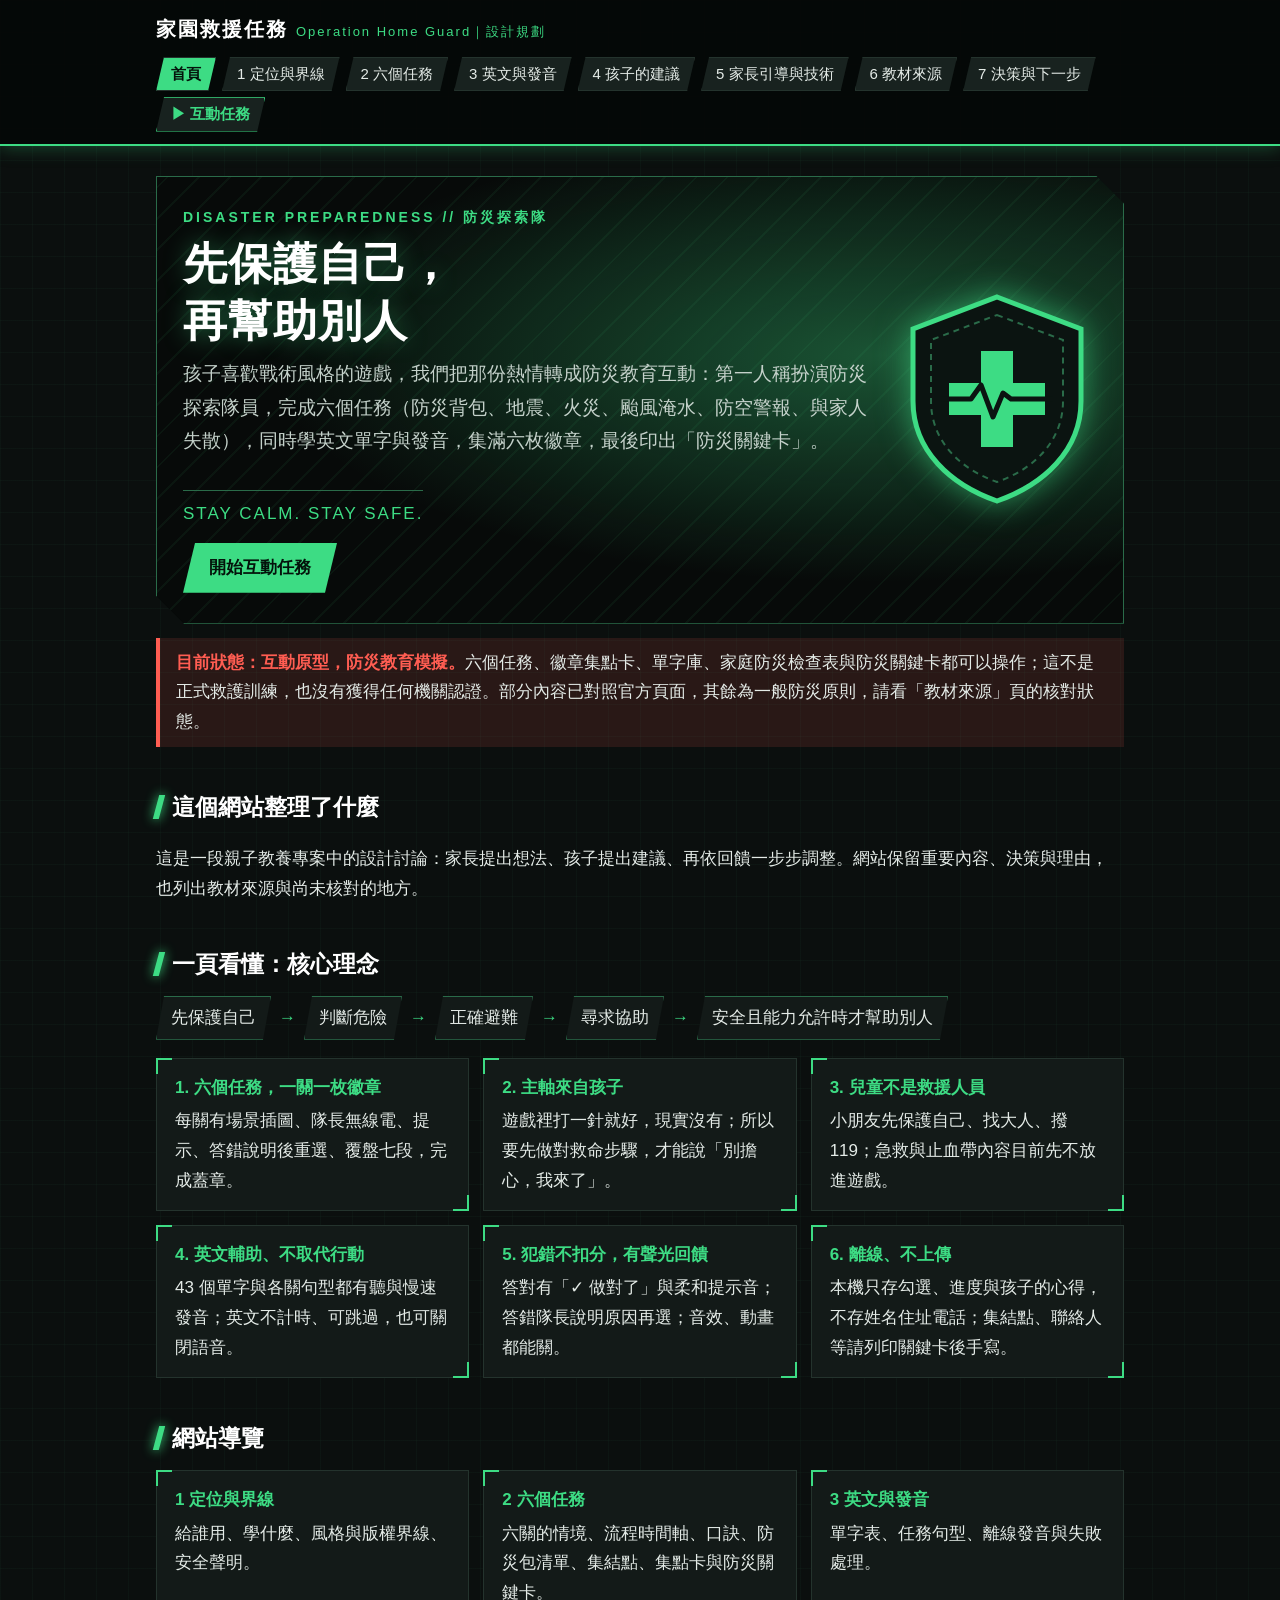
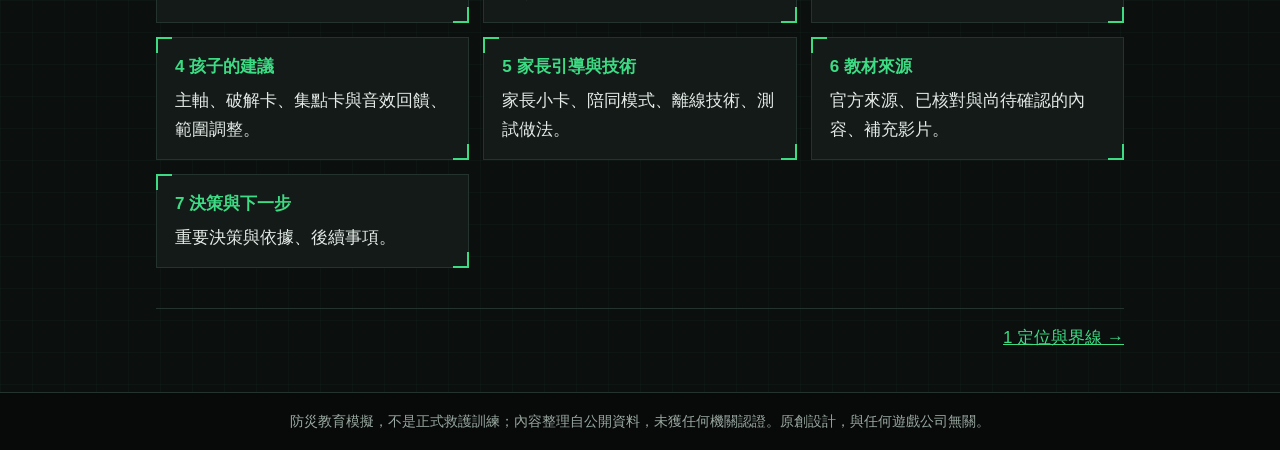
==== commit 0a535b30: "C-019 feat: 集點卡加入呼號、日期、總時間與心得，新芽成長回饋，移除重複的聯絡卡，標題頁版面集中 Co-Authored-By: Claude Sonnet 5.5 <noreply@ant" ====
--- a/index.html
+++ b/index.html
@@ -52,7 +52,7 @@
   <div class="card"><strong>3. 兒童不是救援人員</strong>小朋友先保護自己、找大人、撥 119；急救與止血帶內容目前先不放進遊戲。</div>
   <div class="card"><strong>4. 英文輔助、不取代行動</strong>43 個單字與各關句型都有聽與慢速發音；英文不計時、可跳過，也可關閉語音。</div>
   <div class="card"><strong>5. 犯錯不扣分，有聲光回饋</strong>答對有「✓ 做對了」與柔和提示音；答錯隊長說明原因再選；音效、動畫都能關。</div>
-  <div class="card"><strong>6. 離線、不上傳</strong>本機只存勾選與進度，不存姓名住址電話；聯絡卡列印後手寫。</div>
+  <div class="card"><strong>6. 離線、不上傳</strong>本機只存勾選、進度與孩子的心得，不存姓名住址電話；集結點、聯絡人等請列印關鍵卡後手寫。</div>
 </div>
 
 <h2>網站導覽</h2>
